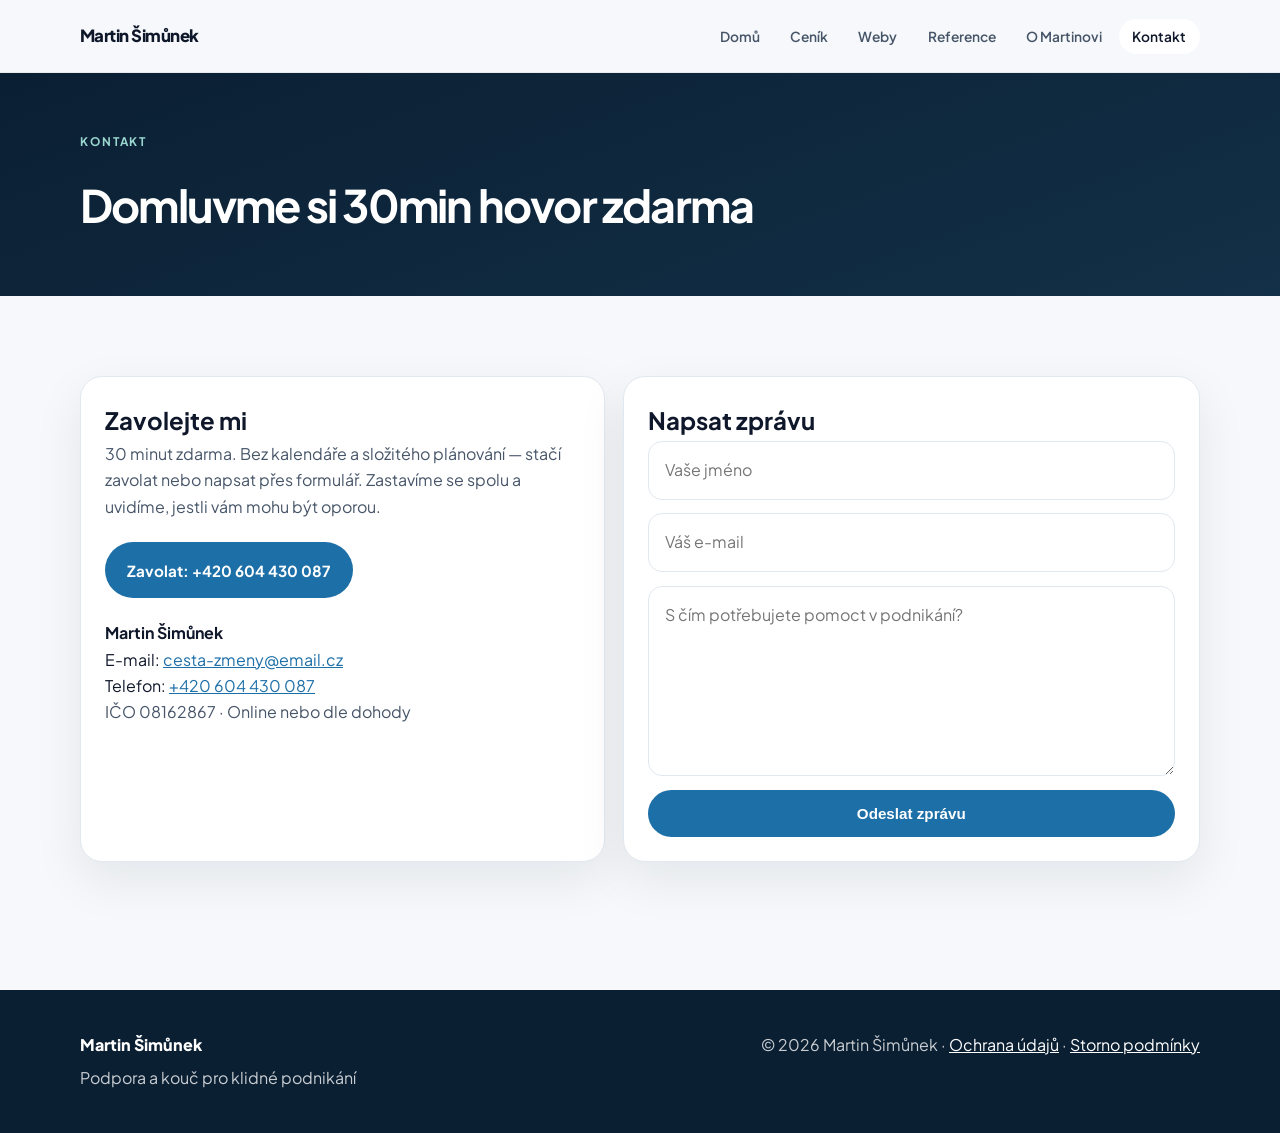
==== kontakt.html @ 15eb56f3 "SEO a obsah: cílovka, sitemap a tvorba webů Sjednotit kanonickou adresu klidne-podnikani.cz, přidat " ====
<!DOCTYPE html>
<html lang="cs">
<head>
    <meta charset="UTF-8">
    <meta name="viewport" content="width=device-width, initial-scale=1.0">
    <title>Kontakt | Martin Šimůnek</title>
    <meta name="description" content="Domluvme si 30min hovor zdarma. Zavolejte Martinovi Šimůnkovi nebo napište přes formulář. Bez Calendly — stačí se ozvat.">
    <meta name="robots" content="index,follow">
    <link rel="canonical" href="https://klidne-podnikani.cz/kontakt.html">
    <meta property="og:type" content="website">
    <meta property="og:locale" content="cs_CZ">
    <meta property="og:site_name" content="Klidné podnikání">
    <meta property="og:url" content="https://klidne-podnikani.cz/kontakt.html">
    <meta property="og:title" content="Kontakt | Martin Šimůnek">
    <meta property="og:description" content="Domluvme si 30min hovor zdarma. Zavolejte nebo napište přes formulář.">
    <meta property="og:image" content="https://klidne-podnikani.cz/images/martin_grey_shirt.jpg">
    <meta property="og:image:alt" content="Martin Šimůnek">
    <meta name="twitter:card" content="summary_large_image">
    <link rel="stylesheet" href="css/style.css">
</head>
<body>
    <header class="site-header">
        <nav class="nav wrap">
            <a href="index.html" class="logo">Martin Šimůnek</a>
            <input type="checkbox" id="menu-checkbox" class="menu-checkbox">
            <label for="menu-checkbox" class="menu-icon" aria-label="Menu">☰</label>
            <ul>
                <li><a href="index.html">Domů</a></li>
                <li><a href="index.html#cenik">Ceník</a></li>
                <li><a href="weby.html">Weby</a></li>
                <li><a href="reference.html">Reference</a></li>
                <li><a href="o-mne.html">O Martinovi</a></li>
                <li><a href="kontakt.html">Kontakt</a></li>
            </ul>
        </nav>
    </header>
    <section class="page-hero">
        <div class="wrap">
            <p class="eyebrow">Kontakt</p>
            <h1>Domluvme si 30min hovor zdarma</h1>
        </div>
    </section>
    <main class="section">
        <div class="wrap contact-grid">
            <div class="card">
                <h2>Zavolejte mi</h2>
                <p class="muted">30 minut zdarma. Bez kalendáře a složitého plánování — stačí zavolat nebo napsat přes formulář. Zastavíme se spolu a uvidíme, jestli vám mohu být oporou.</p>
                <p style="margin: 1.4rem 0;"><a class="btn btn-solid" href="tel:+420604430087">Zavolat: +420 604 430 087</a></p>
                <p><strong>Martin Šimůnek</strong></p>
                <p>E-mail: <a href="mailto:cesta-zmeny@email.cz">cesta-zmeny@email.cz</a></p>
                <p>Telefon: <a href="tel:+420604430087">+420 604 430 087</a></p>
                <p class="muted">IČO 08162867 · Online nebo dle dohody</p>
            </div>
            <div class="card">
                <h2>Napsat zprávu</h2>
                <form class="form" action="https://formspree.io/f/mwvvkrgd" method="POST">
                    <input type="text" name="name" placeholder="Vaše jméno" required>
                    <input type="email" name="email" placeholder="Váš e-mail" required>
                    <textarea name="message" placeholder="S čím potřebujete pomoct v podnikání?" rows="6" required></textarea>
                    <button type="submit" class="btn btn-solid">Odeslat zprávu</button>
                </form>
            </div>
        </div>
    </main>
    <footer class="site-footer">
        <div class="wrap footer-inner">
            <div>
                <a class="footer-brand" href="index.html">Martin Šimůnek</a>
                <p>Podpora a kouč pro klidné podnikání</p>
            </div>
            <p>© 2026 Martin Šimůnek · <a href="ochrana-udaju.html">Ochrana údajů</a> · <a href="storno.html">Storno podmínky</a></p>
        </div>
    </footer>
    <script src="js/site.js"></script>
</body>
</html>
---- css/style.css ----
@import url('https://fonts.googleapis.com/css2?family=Plus+Jakarta+Sans:wght@400;500;600;700;800&display=swap');

:root {
    --ink: #0f172a;
    --muted: #475569;
    --line: #e2e8f0;
    --paper: #f6f8fb;
    --white: #ffffff;
    --navy: #0b1f33;
    --navy-2: #123047;
    --blue: #1d6fa8;
    --blue-deep: #155a8a;
    --teal: #0f766e;
    --teal-soft: #e6f4f2;
    --blue-soft: #e8f3fa;
    --shadow: 0 18px 50px rgba(15, 23, 42, 0.08);
    --radius: 22px;
}

* {
    margin: 0;
    padding: 0;
    box-sizing: border-box;
}

html {
    scroll-behavior: smooth;
}

body {
    font-family: 'Plus Jakarta Sans', system-ui, sans-serif;
    color: var(--ink);
    background: var(--paper);
    line-height: 1.65;
    min-height: 100vh;
}

img {
    max-width: 100%;
}

a {
    color: var(--blue);
}

.wrap {
    width: min(1120px, calc(100% - 2.5rem));
    margin: 0 auto;
}

.site-header {
    position: sticky;
    top: 0;
    z-index: 50;
    background: rgba(246, 248, 251, 0.86);
    backdrop-filter: blur(16px);
    border-bottom: 1px solid rgba(15, 23, 42, 0.06);
}

.nav {
    display: flex;
    align-items: center;
    justify-content: space-between;
    gap: 1rem;
    min-height: 72px;
}

.logo {
    font-weight: 800;
    letter-spacing: -0.03em;
    color: var(--ink);
    text-decoration: none;
    font-size: 1.05rem;
}

.menu-checkbox {
    display: none;
}

.menu-icon {
    display: none;
    font-size: 1.4rem;
    cursor: pointer;
    color: var(--ink);
}

.nav ul {
    display: flex;
    list-style: none;
    gap: 0.2rem;
}

.nav ul a {
    text-decoration: none;
    color: var(--muted);
    font-size: 0.86rem;
    font-weight: 600;
    padding: 0.55rem 0.85rem;
    border-radius: 999px;
}

.nav ul a:hover,
.nav ul a.is-active {
    color: var(--ink);
    background: var(--white);
}

.hero {
    background:
        radial-gradient(900px 420px at 85% -10%, rgba(29, 111, 168, 0.35), transparent 55%),
        radial-gradient(700px 380px at 0% 110%, rgba(15, 118, 110, 0.28), transparent 50%),
        linear-gradient(160deg, var(--navy) 0%, var(--navy-2) 100%);
    color: var(--white);
    padding: 5.5rem 0 4.5rem;
    position: relative;
    overflow: hidden;
}

.hero::after {
    content: '';
    position: absolute;
    inset: 0;
    background-image: linear-gradient(rgba(255, 255, 255, 0.04) 1px, transparent 1px),
        linear-gradient(90deg, rgba(255, 255, 255, 0.04) 1px, transparent 1px);
    background-size: 48px 48px;
    mask-image: linear-gradient(180deg, rgba(0, 0, 0, 0.55), transparent);
    pointer-events: none;
}

.hero .wrap {
    position: relative;
    z-index: 1;
}

.hero-inner {
    display: grid;
    grid-template-columns: minmax(0, 1fr) auto;
    gap: 3rem;
    align-items: center;
}

.hero-portrait-wrap {
    text-align: center;
}

.hero-portrait-crop {
    width: 312px;
    height: 390px;
    margin: 0 auto;
    border-radius: 22px;
    overflow: hidden;
    border: 4px solid rgba(255, 255, 255, 0.88);
    box-shadow: 0 22px 50px rgba(0, 0, 0, 0.28);
}

.hero-portrait {
    width: 100%;
    height: 100%;
    object-fit: cover;
    object-position: 50% 12%;
    display: block;
}

.hero-portrait-wrap span {
    display: block;
    margin-top: 0.85rem;
    font-size: 0.88rem;
    font-weight: 600;
    color: rgba(255, 255, 255, 0.78);
}

.eyebrow {
    display: inline-block;
    font-size: 0.74rem;
    font-weight: 700;
    letter-spacing: 0.16em;
    text-transform: uppercase;
    color: #9ad7d0;
    margin-bottom: 1rem;
}

.hero h1 {
    font-size: clamp(2rem, 4.6vw, 3.4rem);
    line-height: 1.12;
    letter-spacing: -0.04em;
    max-width: 16ch;
    margin-bottom: 1.2rem;
}

.hero .lead {
    font-size: 1.12rem;
    color: rgba(255, 255, 255, 0.86);
    max-width: 40rem;
    margin-bottom: 0.9rem;
}

.hero .lead + .lead {
    margin-bottom: 0;
}

.actions {
    display: flex;
    flex-wrap: wrap;
    gap: 0.8rem;
}

.btn {
    display: inline-flex;
    align-items: center;
    justify-content: center;
    gap: 0.4rem;
    padding: 0.95rem 1.4rem;
    border-radius: 999px;
    text-decoration: none;
    font-weight: 700;
    font-size: 0.95rem;
    border: 0;
    cursor: pointer;
    transition: transform 0.2s ease, background 0.2s ease, box-shadow 0.2s ease;
}

.btn:hover {
    transform: translateY(-1px);
}

.btn-primary {
    background: var(--white);
    color: var(--navy);
    box-shadow: 0 10px 24px rgba(0, 0, 0, 0.15);
}

.btn-ghost {
    background: transparent;
    color: var(--white);
    border: 1px solid rgba(255, 255, 255, 0.28);
}

.btn-solid {
    background: var(--blue);
    color: var(--white);
}

.btn-solid:hover {
    background: var(--blue-deep);
}

.btn-full {
    width: 100%;
}

.section {
    padding: 5rem 0;
}

.section-head {
    max-width: 40rem;
    margin: 0 auto 2.5rem;
    text-align: center;
}

.section-head h2 {
    font-size: clamp(1.7rem, 3vw, 2.35rem);
    letter-spacing: -0.03em;
    line-height: 1.2;
    margin-bottom: 0.7rem;
}

.section-head p,
.muted {
    color: var(--muted);
}

.page-hero {
    background: linear-gradient(160deg, var(--navy) 0%, var(--navy-2) 100%);
    color: var(--white);
    padding: 3.4rem 0;
}

.page-hero h1 {
    font-size: clamp(1.8rem, 4vw, 2.8rem);
    letter-spacing: -0.04em;
}

.page-hero-lead {
    margin-top: 0.9rem;
    max-width: 38rem;
    color: rgba(255, 255, 255, 0.82);
}

.grid-2,
.grid-3,
.grid-4 {
    display: grid;
    gap: 1.1rem;
}

.grid-2 {
    grid-template-columns: repeat(2, 1fr);
}

.grid-3 {
    grid-template-columns: repeat(3, 1fr);
}

.grid-4 {
    grid-template-columns: repeat(4, 1fr);
}

.card {
    background: var(--white);
    border: 1px solid var(--line);
    border-radius: var(--radius);
    padding: 1.5rem;
    box-shadow: var(--shadow);
}

.card h3,
.card h4 {
    letter-spacing: -0.02em;
    margin-bottom: 0.45rem;
}

.stat-row {
    display: grid;
    grid-template-columns: repeat(3, 1fr);
    gap: 1rem;
    margin-top: -2.4rem;
    position: relative;
    z-index: 2;
}

.stat {
    background: var(--white);
    border-radius: 20px;
    padding: 1.3rem 1.4rem;
    border: 1px solid var(--line);
    box-shadow: var(--shadow);
}

.stat strong {
    display: block;
    font-size: 1.15rem;
    letter-spacing: -0.03em;
}

.stat span {
    color: var(--muted);
    font-size: 0.9rem;
}

.situation {
    min-height: 100%;
}

.situation .num {
    width: 2rem;
    height: 2rem;
    border-radius: 10px;
    display: grid;
    place-items: center;
    background: var(--blue-soft);
    color: var(--blue);
    font-weight: 800;
    font-size: 0.85rem;
    margin-bottom: 0.9rem;
}

.pillar {
    height: 100%;
}

.pillar .kicker {
    color: var(--teal);
    font-size: 0.75rem;
    font-weight: 800;
    letter-spacing: 0.08em;
    text-transform: uppercase;
    margin-bottom: 0.7rem;
}

.bio-list {
    margin: 0.9rem 0 0 1.05rem;
    color: var(--muted);
}

.bio-list li {
    margin-bottom: 1.05rem;
}

.bio-list strong {
    display: block;
    color: var(--ink);
    margin-bottom: 0.2rem;
}

.pillar ul,
.price-card ul {
    margin: 0.9rem 0 0 1.05rem;
    color: var(--muted);
}

.pillar li,
.price-card li {
    margin-bottom: 0.35rem;
}

.pricing-note {
    background: var(--blue-soft);
    border: 0;
}

.price-card {
    display: flex;
    flex-direction: column;
}

.price {
    font-size: 2.3rem;
    font-weight: 800;
    letter-spacing: -0.04em;
    margin: 0.6rem 0 0.8rem;
}

.price span {
    font-size: 0.95rem;
    font-weight: 500;
    color: var(--muted);
}

.price-card.featured {
    border-color: var(--blue);
    background: linear-gradient(180deg, #f4f9fd 0%, #fff 42%);
}

.badge {
    display: inline-flex;
    align-self: flex-start;
    border-radius: 999px;
    padding: 0.25rem 0.7rem;
    font-size: 0.72rem;
    font-weight: 800;
    letter-spacing: 0.08em;
    text-transform: uppercase;
    background: var(--blue);
    color: #fff;
    margin-bottom: 0.7rem;
}

.quote-card {
    padding: 1.8rem;
}

.quote-card blockquote {
    font-size: 1.02rem;
    color: #334155;
    margin-bottom: 1.1rem;
}

.quote-card cite {
    font-style: normal;
    font-weight: 700;
    display: block;
}

.quote-card .role {
    color: var(--muted);
    font-size: 0.86rem;
}

.slideshow {
    position: relative;
}

.slideshow.js-enabled .slide {
    display: none;
}

.slideshow.js-enabled .slide.active {
    display: block;
    animation: fade 0.4s ease;
}

@keyframes fade {
    from { opacity: 0; transform: translateY(8px); }
    to { opacity: 1; transform: none; }
}

.slideshow-controls {
    display: flex;
    align-items: center;
    justify-content: center;
    gap: 0.8rem;
    margin-top: 1.2rem;
}

.slide-arrow,
.slide-dot {
    border: 0;
    cursor: pointer;
}

.slide-arrow {
    width: 40px;
    height: 40px;
    border-radius: 50%;
    background: var(--paper);
    color: var(--ink);
    font-size: 1.3rem;
}

.slide-dots {
    display: flex;
    gap: 0.45rem;
}

.slide-dot {
    width: 8px;
    height: 8px;
    border-radius: 50%;
    background: #cbd5e1;
}

.slide-dot.active {
    background: var(--blue);
    transform: scale(1.2);
}

.mid-cta {
    margin: 2.8rem auto 0;
    max-width: 34rem;
    text-align: center;
    padding: 0.4rem 0.5rem 0;
}

.mid-cta h2 {
    letter-spacing: -0.03em;
    margin-bottom: 0.5rem;
    font-size: clamp(1.45rem, 2.4vw, 1.85rem);
}

.mid-cta p {
    color: var(--muted);
    margin: 0 auto 1.35rem;
    max-width: 28rem;
}

.mid-cta .btn {
    white-space: nowrap;
}

.portfolio-card {
    display: flex;
    flex-direction: column;
    min-height: 100%;
}

.portfolio-card .kicker {
    color: var(--teal);
    font-size: 0.75rem;
    font-weight: 800;
    letter-spacing: 0.08em;
    text-transform: uppercase;
    margin-bottom: 0.7rem;
}

.portfolio-card .muted {
    margin-bottom: 1.2rem;
}

.portfolio-card .btn {
    margin-top: auto;
    align-self: flex-start;
}

.cta-band {
    background: var(--navy);
    color: var(--white);
    border-radius: 28px;
    padding: 2.4rem;
    display: flex;
    justify-content: space-between;
    align-items: center;
    gap: 1.5rem;
}

.cta-band h2 {
    letter-spacing: -0.03em;
    margin-bottom: 0.4rem;
}

.cta-band p {
    color: rgba(255, 255, 255, 0.75);
}

.form {
    display: grid;
    gap: 0.85rem;
}

.form input,
.form textarea {
    width: 100%;
    border: 1px solid var(--line);
    border-radius: 14px;
    padding: 0.95rem 1rem;
    font: inherit;
    background: #fff;
}

.form input:focus,
.form textarea:focus {
    outline: 2px solid rgba(29, 111, 168, 0.25);
    border-color: var(--blue);
}

.contact-grid {
    display: grid;
    grid-template-columns: 1fr 1.1fr;
    gap: 1.1rem;
}

.site-footer {
    margin-top: 3rem;
    background: var(--navy);
    color: rgba(255, 255, 255, 0.78);
    padding: 2.6rem 0;
}

.site-footer a {
    color: #fff;
}

.footer-inner {
    display: flex;
    justify-content: space-between;
    gap: 1.5rem;
    flex-wrap: wrap;
}

.footer-brand {
    color: #fff;
    font-weight: 800;
    text-decoration: none;
    display: inline-block;
    margin-bottom: 0.4rem;
}

.legal {
    max-width: 46rem;
}

.legal h2 {
    margin: 2rem 0 0.6rem;
}

.legal p,
.legal li {
    color: var(--muted);
    margin-bottom: 0.7rem;
}

.about-layout {
    display: grid;
    grid-template-columns: minmax(0, 1.05fr) minmax(260px, 0.9fr);
    gap: 2.4rem;
    align-items: start;
}

.about-copy h2 {
    margin: 1.8rem 0 0.7rem;
}

.about-copy p,
.about-copy li {
    color: var(--muted);
    margin-bottom: 0.85rem;
}

.about-photos {
    position: sticky;
    top: 5.5rem;
}

.about-photos img {
    width: 70%;
    height: auto;
    margin-left: auto;
    aspect-ratio: 3 / 4;
    object-fit: cover;
    object-position: 72% 18%;
    border-radius: 22px;
    box-shadow: var(--shadow);
    display: block;
}

@media (max-width: 900px) {
    .grid-2,
    .grid-3,
    .grid-4,
    .stat-row,
    .contact-grid,
    .about-layout,
    .portfolio-grid {
        grid-template-columns: 1fr;
    }

    .hero-inner {
        grid-template-columns: 1fr;
        gap: 1.6rem;
        text-align: center;
    }

    .hero-portrait-wrap {
        order: -1;
    }

    .hero-portrait-crop {
        width: 218px;
        height: 273px;
    }

    .hero h1,
    .hero .lead {
        max-width: none;
        margin-left: auto;
        margin-right: auto;
    }

    .actions {
        justify-content: center;
    }

    .about-photos {
        position: static;
        max-width: 15.4rem;
        margin: 0 auto;
    }

    .about-photos img {
        width: 100%;
        margin-left: auto;
        margin-right: auto;
    }

    .cta-band {
        flex-direction: column;
        align-items: flex-start;
    }

    .menu-icon {
        display: block;
    }

    .nav ul {
        display: none;
        width: 100%;
        flex-direction: column;
        padding: 0 0 1rem;
    }

    .menu-checkbox:checked ~ ul {
        display: flex;
    }

    .nav {
        flex-wrap: wrap;
    }
}
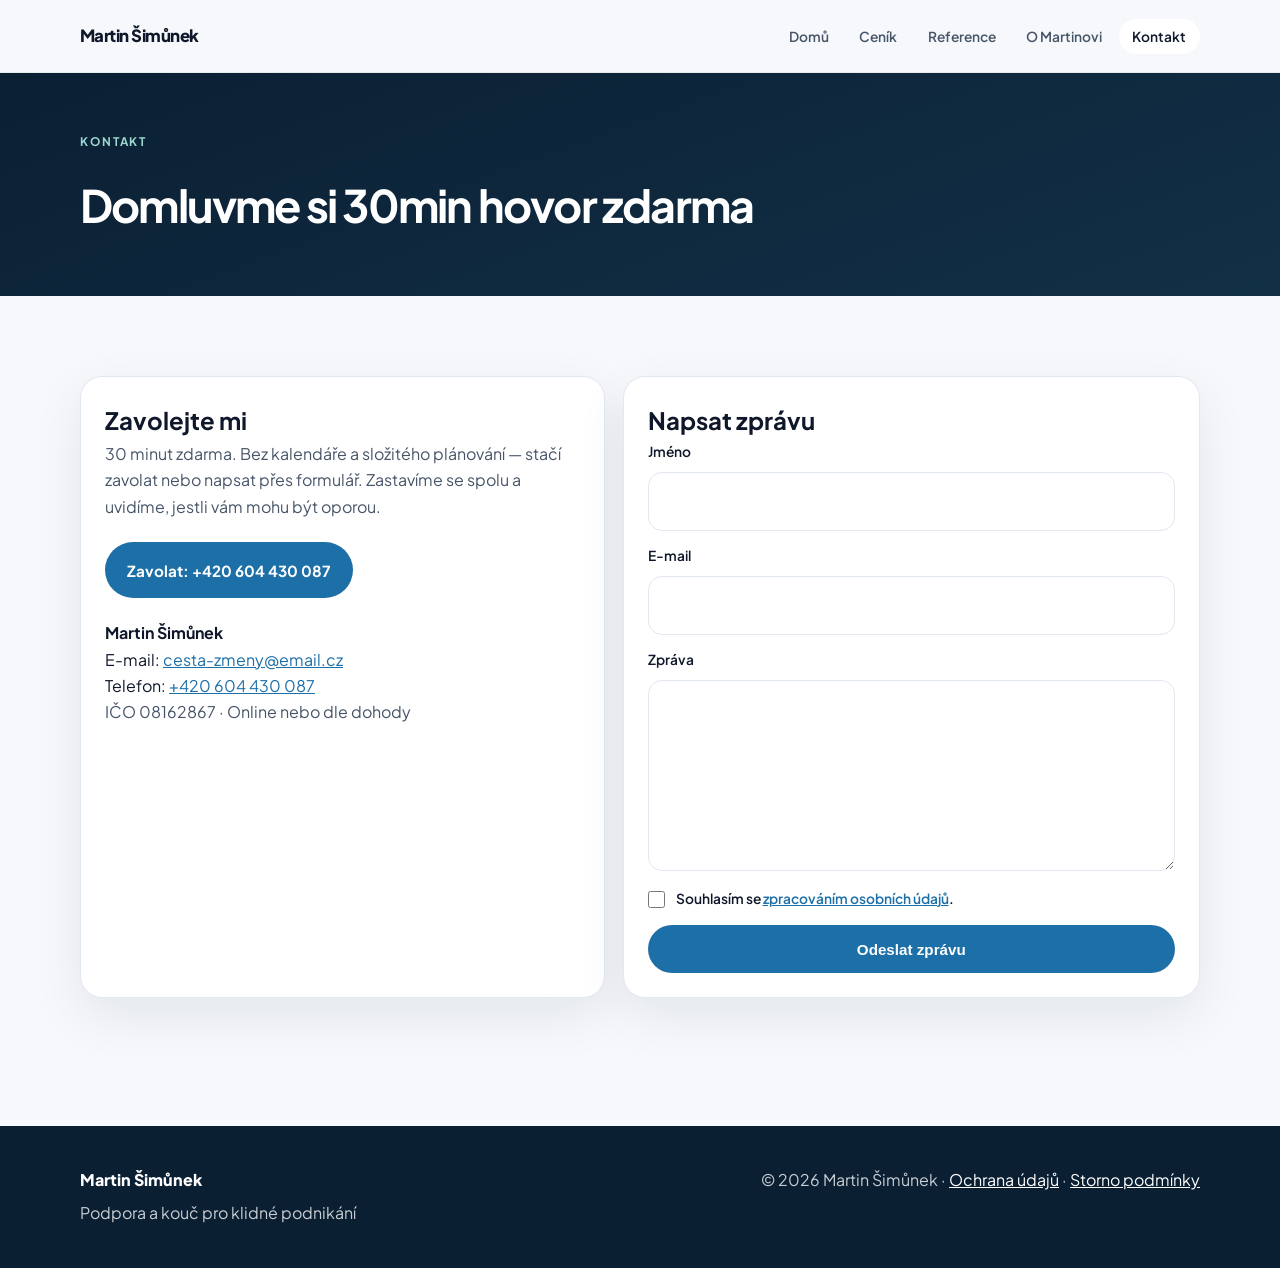
==== commit a222173c: "fix: pryč Reservio, klidné dočištění formuláře a výkonu Font bez CSS importu, labely a AJAX u formul" ====
--- a/kontakt.html
+++ b/kontakt.html
@@ -4,18 +4,18 @@
     <meta charset="UTF-8">
     <meta name="viewport" content="width=device-width, initial-scale=1.0">
     <title>Kontakt | Martin Šimůnek</title>
-    <meta name="description" content="Domluvme si 30min hovor zdarma. Zavolejte Martinovi Šimůnkovi nebo napište přes formulář. Bez Calendly — stačí se ozvat.">
-    <meta name="robots" content="index,follow">
+    <meta name="description" content="Domluvme si 30min hovor zdarma. Zavolejte Martinovi Šimůnkovi nebo napište přes formulář.">
     <link rel="canonical" href="https://klidne-podnikani.cz/kontakt.html">
     <meta property="og:type" content="website">
     <meta property="og:locale" content="cs_CZ">
-    <meta property="og:site_name" content="Klidné podnikání">
+    <meta property="og:site_name" content="Martin Šimůnek">
     <meta property="og:url" content="https://klidne-podnikani.cz/kontakt.html">
     <meta property="og:title" content="Kontakt | Martin Šimůnek">
-    <meta property="og:description" content="Domluvme si 30min hovor zdarma. Zavolejte nebo napište přes formulář.">
-    <meta property="og:image" content="https://klidne-podnikani.cz/images/martin_grey_shirt.jpg">
-    <meta property="og:image:alt" content="Martin Šimůnek">
-    <meta name="twitter:card" content="summary_large_image">
+    <meta property="og:description" content="Domluvme si 30min hovor zdarma. Zavolejte Martinovi Šimůnkovi nebo napište přes formulář.">
+    <meta property="og:image" content="https://klidne-podnikani.cz/images/martin_headshot.jpg">
+    <link rel="preconnect" href="https://fonts.googleapis.com">
+    <link rel="preconnect" href="https://fonts.gstatic.com" crossorigin>
+    <link rel="stylesheet" href="https://fonts.googleapis.com/css2?family=Plus+Jakarta+Sans:wght@400;500;600;700;800&display=swap">
     <link rel="stylesheet" href="css/style.css">
 </head>
 <body>
@@ -23,11 +23,10 @@
         <nav class="nav wrap">
             <a href="index.html" class="logo">Martin Šimůnek</a>
             <input type="checkbox" id="menu-checkbox" class="menu-checkbox">
-            <label for="menu-checkbox" class="menu-icon" aria-label="Menu">☰</label>
+            <label for="menu-checkbox" class="menu-icon" aria-label="Menu" aria-expanded="false">☰</label>
             <ul>
                 <li><a href="index.html">Domů</a></li>
                 <li><a href="index.html#cenik">Ceník</a></li>
-                <li><a href="weby.html">Weby</a></li>
                 <li><a href="reference.html">Reference</a></li>
                 <li><a href="o-mne.html">O Martinovi</a></li>
                 <li><a href="kontakt.html">Kontakt</a></li>
@@ -53,11 +52,19 @@
             </div>
             <div class="card">
                 <h2>Napsat zprávu</h2>
-                <form class="form" action="https://formspree.io/f/mwvvkrgd" method="POST">
-                    <input type="text" name="name" placeholder="Vaše jméno" required>
-                    <input type="email" name="email" placeholder="Váš e-mail" required>
-                    <textarea name="message" placeholder="S čím potřebujete pomoct v podnikání?" rows="6" required></textarea>
+                <form class="form" id="contact-form" action="https://formspree.io/f/mwvvkrgd" method="POST">
+                    <label for="name">Jméno</label>
+                    <input id="name" type="text" name="name" autocomplete="name" required>
+                    <label for="email">E-mail</label>
+                    <input id="email" type="email" name="email" autocomplete="email" required>
+                    <label for="message">Zpráva</label>
+                    <textarea id="message" name="message" rows="6" required></textarea>
+                    <label class="form-consent">
+                        <input type="checkbox" name="consent" value="ano" required>
+                        <span>Souhlasím se <a href="ochrana-udaju.html">zpracováním osobních údajů</a>.</span>
+                    </label>
                     <button type="submit" class="btn btn-solid">Odeslat zprávu</button>
+                    <p class="form-status" hidden></p>
                 </form>
             </div>
         </div>
--- a/css/style.css
+++ b/css/style.css
@@ -1,5 +1,3 @@
-@import url('https://fonts.googleapis.com/css2?family=Plus+Jakarta+Sans:wght@400;500;600;700;800&display=swap');
-
 :root {
     --ink: #0f172a;
     --muted: #475569;
@@ -281,12 +279,6 @@
     letter-spacing: -0.04em;
 }
 
-.page-hero-lead {
-    margin-top: 0.9rem;
-    max-width: 38rem;
-    color: rgba(255, 255, 255, 0.82);
-}
-
 .grid-2,
 .grid-3,
 .grid-4 {
@@ -471,18 +463,33 @@
     position: relative;
 }
 
+.slideshow.js-enabled {
+    display: grid;
+}
+
 .slideshow.js-enabled .slide {
-    display: none;
+    grid-column: 1;
+    grid-row: 1;
+    visibility: hidden;
+    opacity: 0;
+    pointer-events: none;
 }
 
 .slideshow.js-enabled .slide.active {
-    display: block;
+    visibility: visible;
+    opacity: 1;
+    pointer-events: auto;
     animation: fade 0.4s ease;
 }
 
+.slideshow.js-enabled .slideshow-controls {
+    grid-column: 1;
+    grid-row: 2;
+}
+
 @keyframes fade {
-    from { opacity: 0; transform: translateY(8px); }
-    to { opacity: 1; transform: none; }
+    from { opacity: 0; }
+    to { opacity: 1; }
 }
 
 .slideshow-controls {
@@ -548,30 +555,6 @@
     white-space: nowrap;
 }
 
-.portfolio-card {
-    display: flex;
-    flex-direction: column;
-    min-height: 100%;
-}
-
-.portfolio-card .kicker {
-    color: var(--teal);
-    font-size: 0.75rem;
-    font-weight: 800;
-    letter-spacing: 0.08em;
-    text-transform: uppercase;
-    margin-bottom: 0.7rem;
-}
-
-.portfolio-card .muted {
-    margin-bottom: 1.2rem;
-}
-
-.portfolio-card .btn {
-    margin-top: auto;
-    align-self: flex-start;
-}
-
 .cta-band {
     background: var(--navy);
     color: var(--white);
@@ -594,10 +577,17 @@
 
 .form {
     display: grid;
-    gap: 0.85rem;
-}
-
-.form input,
+    gap: 0.55rem;
+}
+
+.form label {
+    font-size: 0.86rem;
+    font-weight: 600;
+    color: var(--ink);
+}
+
+.form input[type="text"],
+.form input[type="email"],
 .form textarea {
     width: 100%;
     border: 1px solid var(--line);
@@ -605,12 +595,43 @@
     padding: 0.95rem 1rem;
     font: inherit;
     background: #fff;
+    margin-bottom: 0.3rem;
 }
 
 .form input:focus,
 .form textarea:focus {
     outline: 2px solid rgba(29, 111, 168, 0.25);
     border-color: var(--blue);
+}
+
+.form-consent {
+    display: flex;
+    gap: 0.65rem;
+    align-items: flex-start;
+    font-weight: 500;
+    color: var(--muted);
+    margin: 0.2rem 0 0.4rem;
+}
+
+.form-consent input {
+    width: 1.1rem;
+    height: 1.1rem;
+    margin-top: 0.2rem;
+    flex-shrink: 0;
+    accent-color: var(--blue);
+}
+
+.form-status {
+    font-size: 0.9rem;
+    margin: 0;
+}
+
+.form-status.is-ok {
+    color: var(--teal);
+}
+
+.form-status.is-err {
+    color: #b42318;
 }
 
 .contact-grid {
@@ -699,8 +720,7 @@
     .grid-4,
     .stat-row,
     .contact-grid,
-    .about-layout,
-    .portfolio-grid {
+    .about-layout {
         grid-template-columns: 1fr;
     }
 
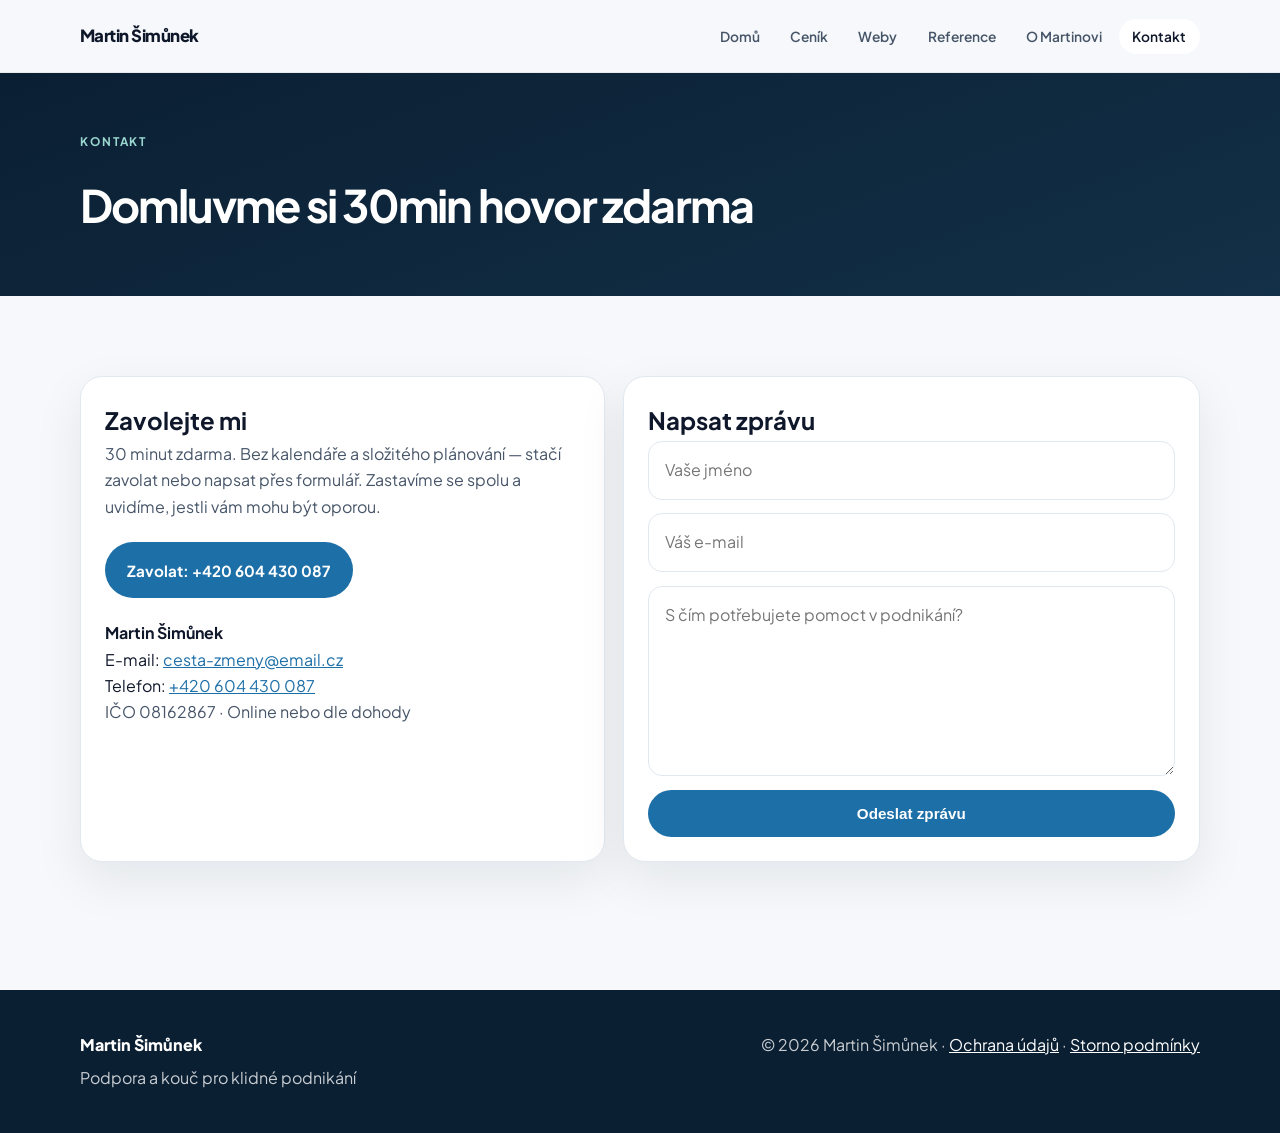
==== commit 52b9bbd7: "Merge 7e52668ab8e9232912113d09ddeb51386c6a7580 into 069071e5c60857fbf818751b2b93c5875a1c191d" ====
--- a/kontakt.html
+++ b/kontakt.html
@@ -4,18 +4,18 @@
     <meta charset="UTF-8">
     <meta name="viewport" content="width=device-width, initial-scale=1.0">
     <title>Kontakt | Martin Šimůnek</title>
-    <meta name="description" content="Domluvme si 30min hovor zdarma. Zavolejte Martinovi Šimůnkovi nebo napište přes formulář.">
+    <meta name="description" content="Domluvme si 30min hovor zdarma. Zavolejte Martinovi Šimůnkovi nebo napište přes formulář. Bez Calendly — stačí se ozvat.">
+    <meta name="robots" content="index,follow">
     <link rel="canonical" href="https://klidne-podnikani.cz/kontakt.html">
     <meta property="og:type" content="website">
     <meta property="og:locale" content="cs_CZ">
     <meta property="og:site_name" content="Martin Šimůnek">
     <meta property="og:url" content="https://klidne-podnikani.cz/kontakt.html">
     <meta property="og:title" content="Kontakt | Martin Šimůnek">
-    <meta property="og:description" content="Domluvme si 30min hovor zdarma. Zavolejte Martinovi Šimůnkovi nebo napište přes formulář.">
+    <meta property="og:description" content="Domluvme si 30min hovor zdarma. Zavolejte nebo napište přes formulář.">
     <meta property="og:image" content="https://klidne-podnikani.cz/images/martin_headshot.jpg">
-    <link rel="preconnect" href="https://fonts.googleapis.com">
-    <link rel="preconnect" href="https://fonts.gstatic.com" crossorigin>
-    <link rel="stylesheet" href="https://fonts.googleapis.com/css2?family=Plus+Jakarta+Sans:wght@400;500;600;700;800&display=swap">
+    <meta property="og:image:alt" content="Martin Šimůnek">
+    <meta name="twitter:card" content="summary_large_image">
     <link rel="stylesheet" href="css/style.css">
 </head>
 <body>
@@ -23,10 +23,11 @@
         <nav class="nav wrap">
             <a href="index.html" class="logo">Martin Šimůnek</a>
             <input type="checkbox" id="menu-checkbox" class="menu-checkbox">
-            <label for="menu-checkbox" class="menu-icon" aria-label="Menu" aria-expanded="false">☰</label>
+            <label for="menu-checkbox" class="menu-icon" aria-label="Menu">☰</label>
             <ul>
                 <li><a href="index.html">Domů</a></li>
                 <li><a href="index.html#cenik">Ceník</a></li>
+                <li><a href="weby.html">Weby</a></li>
                 <li><a href="reference.html">Reference</a></li>
                 <li><a href="o-mne.html">O Martinovi</a></li>
                 <li><a href="kontakt.html">Kontakt</a></li>
@@ -52,19 +53,11 @@
             </div>
             <div class="card">
                 <h2>Napsat zprávu</h2>
-                <form class="form" id="contact-form" action="https://formspree.io/f/mwvvkrgd" method="POST">
-                    <label for="name">Jméno</label>
-                    <input id="name" type="text" name="name" autocomplete="name" required>
-                    <label for="email">E-mail</label>
-                    <input id="email" type="email" name="email" autocomplete="email" required>
-                    <label for="message">Zpráva</label>
-                    <textarea id="message" name="message" rows="6" required></textarea>
-                    <label class="form-consent">
-                        <input type="checkbox" name="consent" value="ano" required>
-                        <span>Souhlasím se <a href="ochrana-udaju.html">zpracováním osobních údajů</a>.</span>
-                    </label>
+                <form class="form" action="https://formspree.io/f/mwvvkrgd" method="POST">
+                    <input type="text" name="name" placeholder="Vaše jméno" required>
+                    <input type="email" name="email" placeholder="Váš e-mail" required>
+                    <textarea name="message" placeholder="S čím potřebujete pomoct v podnikání?" rows="6" required></textarea>
                     <button type="submit" class="btn btn-solid">Odeslat zprávu</button>
-                    <p class="form-status" hidden></p>
                 </form>
             </div>
         </div>
--- a/css/style.css
+++ b/css/style.css
@@ -1,3 +1,5 @@
+@import url('https://fonts.googleapis.com/css2?family=Plus+Jakarta+Sans:wght@400;500;600;700;800&display=swap');
+
 :root {
     --ink: #0f172a;
     --muted: #475569;
@@ -279,6 +281,12 @@
     letter-spacing: -0.04em;
 }
 
+.page-hero-lead {
+    margin-top: 0.9rem;
+    max-width: 38rem;
+    color: rgba(255, 255, 255, 0.82);
+}
+
 .grid-2,
 .grid-3,
 .grid-4 {
@@ -463,33 +471,18 @@
     position: relative;
 }
 
-.slideshow.js-enabled {
-    display: grid;
-}
-
 .slideshow.js-enabled .slide {
-    grid-column: 1;
-    grid-row: 1;
-    visibility: hidden;
-    opacity: 0;
-    pointer-events: none;
+    display: none;
 }
 
 .slideshow.js-enabled .slide.active {
-    visibility: visible;
-    opacity: 1;
-    pointer-events: auto;
+    display: block;
     animation: fade 0.4s ease;
 }
 
-.slideshow.js-enabled .slideshow-controls {
-    grid-column: 1;
-    grid-row: 2;
-}
-
 @keyframes fade {
-    from { opacity: 0; }
-    to { opacity: 1; }
+    from { opacity: 0; transform: translateY(8px); }
+    to { opacity: 1; transform: none; }
 }
 
 .slideshow-controls {
@@ -555,6 +548,30 @@
     white-space: nowrap;
 }
 
+.portfolio-card {
+    display: flex;
+    flex-direction: column;
+    min-height: 100%;
+}
+
+.portfolio-card .kicker {
+    color: var(--teal);
+    font-size: 0.75rem;
+    font-weight: 800;
+    letter-spacing: 0.08em;
+    text-transform: uppercase;
+    margin-bottom: 0.7rem;
+}
+
+.portfolio-card .muted {
+    margin-bottom: 1.2rem;
+}
+
+.portfolio-card .btn {
+    margin-top: auto;
+    align-self: flex-start;
+}
+
 .cta-band {
     background: var(--navy);
     color: var(--white);
@@ -577,17 +594,10 @@
 
 .form {
     display: grid;
-    gap: 0.55rem;
-}
-
-.form label {
-    font-size: 0.86rem;
-    font-weight: 600;
-    color: var(--ink);
-}
-
-.form input[type="text"],
-.form input[type="email"],
+    gap: 0.85rem;
+}
+
+.form input,
 .form textarea {
     width: 100%;
     border: 1px solid var(--line);
@@ -595,43 +605,12 @@
     padding: 0.95rem 1rem;
     font: inherit;
     background: #fff;
-    margin-bottom: 0.3rem;
 }
 
 .form input:focus,
 .form textarea:focus {
     outline: 2px solid rgba(29, 111, 168, 0.25);
     border-color: var(--blue);
-}
-
-.form-consent {
-    display: flex;
-    gap: 0.65rem;
-    align-items: flex-start;
-    font-weight: 500;
-    color: var(--muted);
-    margin: 0.2rem 0 0.4rem;
-}
-
-.form-consent input {
-    width: 1.1rem;
-    height: 1.1rem;
-    margin-top: 0.2rem;
-    flex-shrink: 0;
-    accent-color: var(--blue);
-}
-
-.form-status {
-    font-size: 0.9rem;
-    margin: 0;
-}
-
-.form-status.is-ok {
-    color: var(--teal);
-}
-
-.form-status.is-err {
-    color: #b42318;
 }
 
 .contact-grid {
@@ -720,7 +699,8 @@
     .grid-4,
     .stat-row,
     .contact-grid,
-    .about-layout {
+    .about-layout,
+    .portfolio-grid {
         grid-template-columns: 1fr;
     }
 
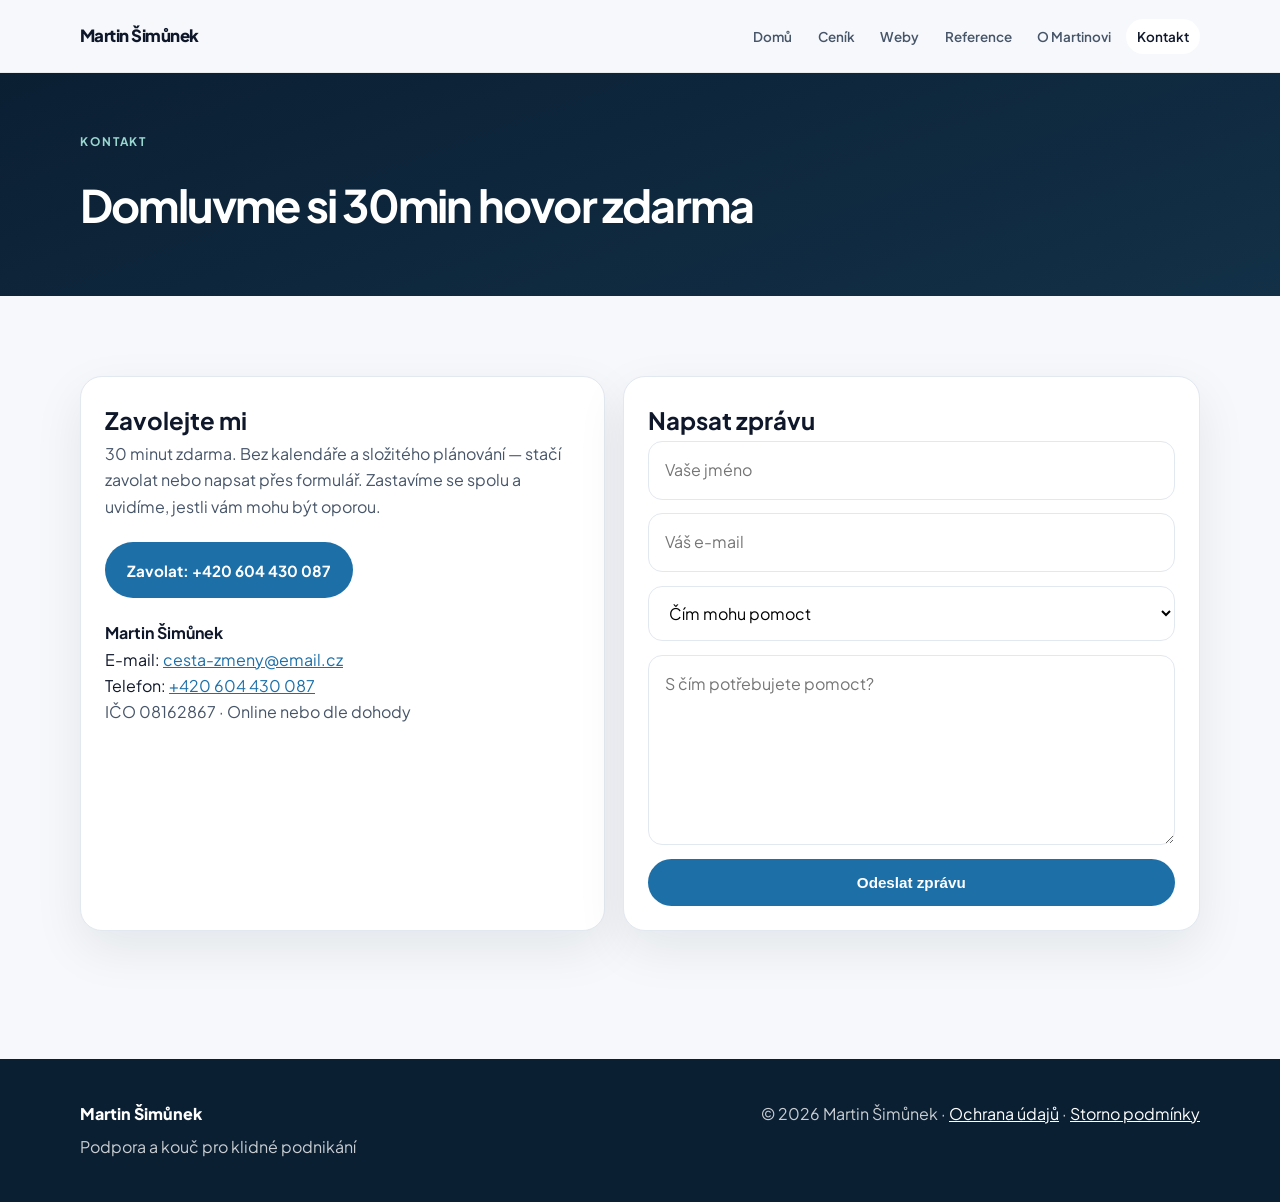
==== commit 0729f003: "Přidat podstránku Klidné weby s portfoliem realizací Nová služba statických webů: hero, srovnání s b" ====
--- a/kontakt.html
+++ b/kontakt.html
@@ -4,18 +4,7 @@
     <meta charset="UTF-8">
     <meta name="viewport" content="width=device-width, initial-scale=1.0">
     <title>Kontakt | Martin Šimůnek</title>
-    <meta name="description" content="Domluvme si 30min hovor zdarma. Zavolejte Martinovi Šimůnkovi nebo napište přes formulář. Bez Calendly — stačí se ozvat.">
-    <meta name="robots" content="index,follow">
-    <link rel="canonical" href="https://klidne-podnikani.cz/kontakt.html">
-    <meta property="og:type" content="website">
-    <meta property="og:locale" content="cs_CZ">
-    <meta property="og:site_name" content="Martin Šimůnek">
-    <meta property="og:url" content="https://klidne-podnikani.cz/kontakt.html">
-    <meta property="og:title" content="Kontakt | Martin Šimůnek">
-    <meta property="og:description" content="Domluvme si 30min hovor zdarma. Zavolejte nebo napište přes formulář.">
-    <meta property="og:image" content="https://klidne-podnikani.cz/images/martin_headshot.jpg">
-    <meta property="og:image:alt" content="Martin Šimůnek">
-    <meta name="twitter:card" content="summary_large_image">
+    <meta name="description" content="Domluvme si 30min hovor zdarma. Zavolejte Martinovi Šimůnkovi nebo napište přes formulář.">
     <link rel="stylesheet" href="css/style.css">
 </head>
 <body>
@@ -56,7 +45,13 @@
                 <form class="form" action="https://formspree.io/f/mwvvkrgd" method="POST">
                     <input type="text" name="name" placeholder="Vaše jméno" required>
                     <input type="email" name="email" placeholder="Váš e-mail" required>
-                    <textarea name="message" placeholder="S čím potřebujete pomoct v podnikání?" rows="6" required></textarea>
+                    <select name="tema" id="tema" aria-label="Téma zprávy">
+                        <option value="">Čím mohu pomoct</option>
+                        <option value="podnikani">Klidné podnikání a systémy</option>
+                        <option value="web">Tvorba webu</option>
+                        <option value="obe">Obojí</option>
+                    </select>
+                    <textarea name="message" placeholder="S čím potřebujete pomoct?" rows="6" required></textarea>
                     <button type="submit" class="btn btn-solid">Odeslat zprávu</button>
                 </form>
             </div>
--- a/css/style.css
+++ b/css/style.css
@@ -93,9 +93,9 @@
 .nav ul a {
     text-decoration: none;
     color: var(--muted);
-    font-size: 0.86rem;
+    font-size: 0.84rem;
     font-weight: 600;
-    padding: 0.55rem 0.85rem;
+    padding: 0.55rem 0.7rem;
     border-radius: 999px;
 }
 
@@ -185,6 +185,10 @@
     letter-spacing: -0.04em;
     max-width: 16ch;
     margin-bottom: 1.2rem;
+}
+
+.hero-service h1 {
+    max-width: 18ch;
 }
 
 .hero .lead {
@@ -281,12 +285,6 @@
     letter-spacing: -0.04em;
 }
 
-.page-hero-lead {
-    margin-top: 0.9rem;
-    max-width: 38rem;
-    color: rgba(255, 255, 255, 0.82);
-}
-
 .grid-2,
 .grid-3,
 .grid-4 {
@@ -369,6 +367,7 @@
     height: 100%;
 }
 
+.kicker,
 .pillar .kicker {
     color: var(--teal);
     font-size: 0.75rem;
@@ -548,30 +547,6 @@
     white-space: nowrap;
 }
 
-.portfolio-card {
-    display: flex;
-    flex-direction: column;
-    min-height: 100%;
-}
-
-.portfolio-card .kicker {
-    color: var(--teal);
-    font-size: 0.75rem;
-    font-weight: 800;
-    letter-spacing: 0.08em;
-    text-transform: uppercase;
-    margin-bottom: 0.7rem;
-}
-
-.portfolio-card .muted {
-    margin-bottom: 1.2rem;
-}
-
-.portfolio-card .btn {
-    margin-top: auto;
-    align-self: flex-start;
-}
-
 .cta-band {
     background: var(--navy);
     color: var(--white);
@@ -581,6 +556,154 @@
     justify-content: space-between;
     align-items: center;
     gap: 1.5rem;
+}
+
+.compare {
+    display: grid;
+    grid-template-columns: 1fr 1fr;
+    gap: 1.1rem;
+    margin-bottom: 1.2rem;
+}
+
+.compare-card ul {
+    margin: 0.9rem 0 0 1.05rem;
+    color: var(--muted);
+}
+
+.compare-card li {
+    margin-bottom: 0.4rem;
+}
+
+.compare-kicker-muted {
+    color: var(--muted);
+    font-size: 0.75rem;
+    font-weight: 800;
+    letter-spacing: 0.08em;
+    text-transform: uppercase;
+    margin-bottom: 0.7rem;
+}
+
+.compare-card-calm {
+    border-color: var(--teal);
+    background: linear-gradient(180deg, var(--teal-soft) 0%, #fff 42%);
+}
+
+.system-note {
+    background: var(--blue-soft);
+    border: 0;
+}
+
+.system-note h3 {
+    margin-bottom: 0.55rem;
+}
+
+.portfolio {
+    display: grid;
+    grid-template-columns: repeat(2, 1fr);
+    gap: 1.1rem;
+}
+
+@media (min-width: 901px) {
+    .portfolio-card:last-child {
+        grid-column: 1 / -1;
+        max-width: calc(50% - 0.55rem);
+        justify-self: center;
+        width: 100%;
+    }
+}
+
+.portfolio-card {
+    display: flex;
+    flex-direction: column;
+    padding: 0.85rem;
+}
+
+.portfolio-shot {
+    display: block;
+    border-radius: 16px;
+    overflow: hidden;
+    margin-bottom: 1.05rem;
+    background: #e8eef4;
+    aspect-ratio: 16 / 10;
+}
+
+.portfolio-shot img {
+    width: 100%;
+    height: 100%;
+    object-fit: cover;
+    object-position: top center;
+    display: block;
+    transition: transform 0.35s ease;
+}
+
+.portfolio-shot:hover img {
+    transform: scale(1.03);
+}
+
+.portfolio-card .kicker {
+    color: var(--teal);
+    font-size: 0.75rem;
+    font-weight: 800;
+    letter-spacing: 0.08em;
+    text-transform: uppercase;
+    margin-bottom: 0.35rem;
+    padding: 0 0.55rem;
+}
+
+.portfolio-card h3 {
+    padding: 0 0.55rem;
+}
+
+.portfolio-card .muted {
+    padding: 0 0.55rem;
+    flex: 1;
+}
+
+.portfolio-link {
+    display: inline-flex;
+    margin: 0.9rem 0.55rem 0.45rem;
+    font-size: 0.88rem;
+    font-weight: 700;
+    text-decoration: none;
+}
+
+.portfolio-link:hover {
+    text-decoration: underline;
+}
+
+.web-offer {
+    background: linear-gradient(180deg, #f4f9fd 0%, #fff 55%);
+    border-color: rgba(29, 111, 168, 0.22);
+    display: grid;
+    grid-template-columns: minmax(0, 1.4fr) auto;
+    gap: 1.4rem;
+    align-items: center;
+    padding: 2rem;
+}
+
+.web-offer h2 {
+    letter-spacing: -0.03em;
+    margin-bottom: 0.5rem;
+}
+
+.web-offer p {
+    color: var(--muted);
+    margin: 0;
+    max-width: 38rem;
+}
+
+.form select {
+    width: 100%;
+    border: 1px solid var(--line);
+    border-radius: 14px;
+    padding: 0.95rem 1rem;
+    font: inherit;
+    background: #fff;
+}
+
+.form select:focus {
+    outline: 2px solid rgba(29, 111, 168, 0.25);
+    border-color: var(--blue);
 }
 
 .cta-band h2 {
@@ -700,7 +823,9 @@
     .stat-row,
     .contact-grid,
     .about-layout,
-    .portfolio-grid {
+    .compare,
+    .portfolio,
+    .web-offer {
         grid-template-columns: 1fr;
     }
 
@@ -747,6 +872,10 @@
         align-items: flex-start;
     }
 
+    .web-offer .btn {
+        width: 100%;
+    }
+
     .menu-icon {
         display: block;
     }
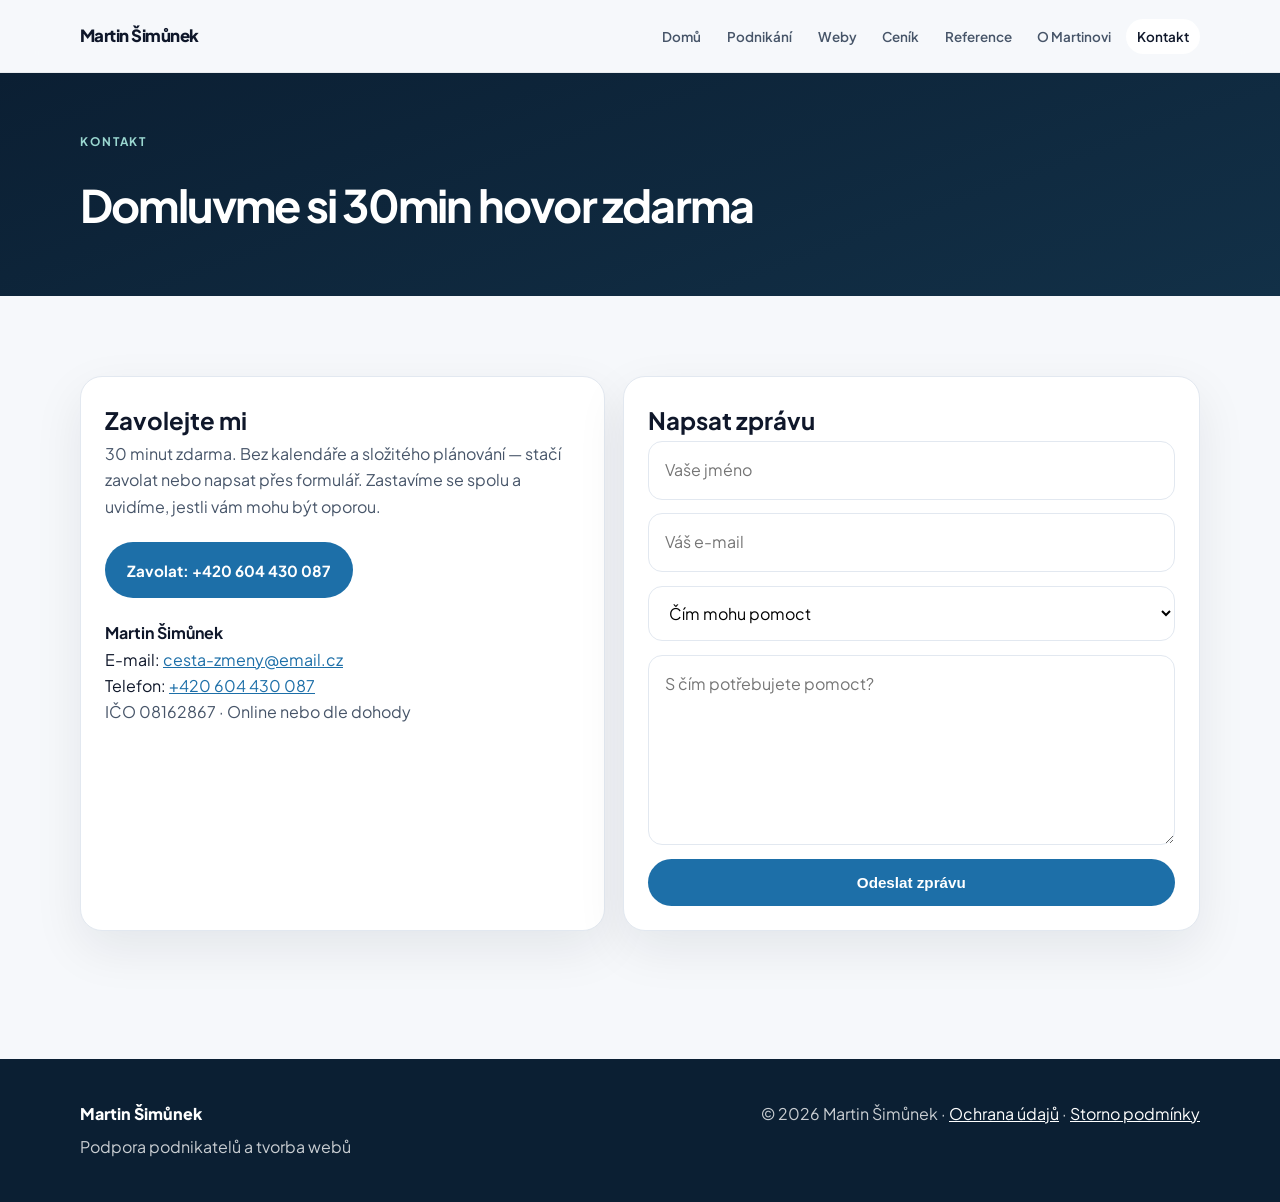
==== commit da84c4b8: "Dej obě služby stejnou váhu hned na úvodu. Hlavní stránka už nezačíná jen koučinkem. Podpora podnika" ====
--- a/kontakt.html
+++ b/kontakt.html
@@ -5,6 +5,14 @@
     <meta name="viewport" content="width=device-width, initial-scale=1.0">
     <title>Kontakt | Martin Šimůnek</title>
     <meta name="description" content="Domluvme si 30min hovor zdarma. Zavolejte Martinovi Šimůnkovi nebo napište přes formulář.">
+    <link rel="canonical" href="https://klidne-podnikani.cz/kontakt.html">
+    <meta property="og:type" content="website">
+    <meta property="og:locale" content="cs_CZ">
+    <meta property="og:site_name" content="Martin Šimůnek">
+    <meta property="og:url" content="https://klidne-podnikani.cz/kontakt.html">
+    <meta property="og:title" content="Kontakt | Martin Šimůnek">
+    <meta property="og:description" content="Domluvme si 30min hovor zdarma. Zavolejte Martinovi Šimůnkovi nebo napište přes formulář.">
+    <meta property="og:image" content="https://klidne-podnikani.cz/images/martin_headshot.jpg">
     <link rel="stylesheet" href="css/style.css">
 </head>
 <body>
@@ -15,8 +23,9 @@
             <label for="menu-checkbox" class="menu-icon" aria-label="Menu">☰</label>
             <ul>
                 <li><a href="index.html">Domů</a></li>
+                <li><a href="index.html#podnikani">Podnikání</a></li>
+                <li><a href="weby.html">Weby</a></li>
                 <li><a href="index.html#cenik">Ceník</a></li>
-                <li><a href="weby.html">Weby</a></li>
                 <li><a href="reference.html">Reference</a></li>
                 <li><a href="o-mne.html">O Martinovi</a></li>
                 <li><a href="kontakt.html">Kontakt</a></li>
@@ -61,7 +70,7 @@
         <div class="wrap footer-inner">
             <div>
                 <a class="footer-brand" href="index.html">Martin Šimůnek</a>
-                <p>Podpora a kouč pro klidné podnikání</p>
+                <p>Podpora podnikatelů a tvorba webů</p>
             </div>
             <p>© 2026 Martin Šimůnek · <a href="ochrana-udaju.html">Ochrana údajů</a> · <a href="storno.html">Storno podmínky</a></p>
         </div>
--- a/css/style.css
+++ b/css/style.css
@@ -191,6 +191,24 @@
     max-width: 18ch;
 }
 
+.hero-home {
+    padding: 3.4rem 0 4.2rem;
+}
+
+.hero-home h1 {
+    max-width: 14em;
+}
+
+.hero-choices {
+    display: none;
+    margin-top: 1.35rem;
+}
+
+.btn-web {
+    background: #9ad7d0;
+    color: var(--navy);
+}
+
 .hero .lead {
     font-size: 1.12rem;
     color: rgba(255, 255, 255, 0.86);
@@ -431,6 +449,10 @@
     background: linear-gradient(180deg, #f4f9fd 0%, #fff 42%);
 }
 
+.extra-card {
+    background: linear-gradient(180deg, var(--teal-soft) 0%, #fff 48%);
+}
+
 .badge {
     display: inline-flex;
     align-self: flex-start;
@@ -671,6 +693,182 @@
     text-decoration: underline;
 }
 
+.service-doors {
+    display: grid;
+    grid-template-columns: 1fr 1fr;
+    gap: 1.1rem;
+    margin-top: -2.6rem;
+    position: relative;
+    z-index: 2;
+}
+
+.service-door {
+    display: flex;
+    flex-direction: column;
+    min-height: 100%;
+    padding: 1.7rem 1.6rem 1.45rem;
+}
+
+.service-door h2 {
+    font-size: clamp(1.45rem, 2vw, 1.85rem);
+    letter-spacing: -0.03em;
+    line-height: 1.2;
+    margin-bottom: 0.45rem;
+}
+
+.service-door > p {
+    color: var(--muted);
+}
+
+.service-door ul {
+    margin: 0.85rem 0 0.4rem 1.05rem;
+    color: var(--muted);
+}
+
+.service-door li {
+    margin-bottom: 0.35rem;
+}
+
+.service-door-web {
+    background: linear-gradient(180deg, var(--teal-soft) 0%, #fff 46%);
+    border-color: rgba(15, 118, 110, 0.28);
+}
+
+.service-door .door-price {
+    margin-top: 1rem;
+    font-size: 1.85rem;
+    font-weight: 800;
+    letter-spacing: -0.04em;
+    color: var(--ink);
+    line-height: 1.15;
+}
+
+.door-price span {
+    font-size: 0.95rem;
+    font-weight: 600;
+    color: var(--muted);
+    letter-spacing: 0;
+}
+
+.door-rate {
+    color: var(--muted);
+    font-size: 0.92rem;
+    margin-top: 0.25rem;
+}
+
+.door-actions {
+    display: flex;
+    flex-wrap: wrap;
+    align-items: center;
+    gap: 0.85rem 1.1rem;
+    margin-top: auto;
+    padding-top: 1.15rem;
+}
+
+.door-more {
+    font-size: 0.9rem;
+    font-weight: 700;
+    text-decoration: none;
+}
+
+.service-door-web .door-more,
+.split-panel-web .door-more {
+    color: var(--teal);
+}
+
+.btn-teal {
+    background: var(--teal);
+    color: var(--white);
+}
+
+.btn-teal:hover {
+    background: #0c5f58;
+}
+
+.split-section {
+    padding-top: 4.2rem;
+}
+
+.split-services,
+.price-split,
+.price-stack {
+    display: grid;
+    gap: 1.1rem;
+}
+
+.split-services,
+.price-split {
+    grid-template-columns: 1fr 1fr;
+    align-items: start;
+}
+
+.split-panel {
+    display: flex;
+    flex-direction: column;
+    height: 100%;
+    padding: 1.7rem 1.6rem 1.45rem;
+}
+
+.split-panel h2 {
+    font-size: clamp(1.4rem, 2vw, 1.75rem);
+    letter-spacing: -0.03em;
+    line-height: 1.2;
+    margin-bottom: 0.55rem;
+}
+
+.split-panel-web {
+    background: linear-gradient(180deg, var(--teal-soft) 0%, #fff 42%);
+    border-color: rgba(15, 118, 110, 0.28);
+}
+
+.step-list {
+    list-style: none;
+    margin: 1.1rem 0 0;
+    counter-reset: step;
+}
+
+.step-list li {
+    position: relative;
+    padding: 0 0 0.95rem 2.6rem;
+}
+
+.step-list li::before {
+    counter-increment: step;
+    content: counter(step, decimal-leading-zero);
+    position: absolute;
+    left: 0;
+    top: 0.05rem;
+    width: 1.9rem;
+    height: 1.9rem;
+    border-radius: 10px;
+    display: grid;
+    place-items: center;
+    background: var(--blue-soft);
+    color: var(--blue);
+    font-weight: 800;
+    font-size: 0.75rem;
+}
+
+.split-panel-web .step-list li::before {
+    background: var(--teal-soft);
+    color: var(--teal);
+}
+
+.step-list strong {
+    display: block;
+    letter-spacing: -0.02em;
+    margin-bottom: 0.15rem;
+}
+
+.step-list span {
+    color: var(--muted);
+    font-size: 0.95rem;
+}
+
+.price-teal {
+    color: var(--teal);
+}
+
 .web-offer {
     background: linear-gradient(180deg, #f4f9fd 0%, #fff 55%);
     border-color: rgba(29, 111, 168, 0.22);
@@ -690,6 +888,71 @@
     color: var(--muted);
     margin: 0;
     max-width: 38rem;
+}
+
+.path-chooser {
+    display: grid;
+    grid-template-columns: 1fr 1fr;
+    gap: 1.1rem;
+    margin-bottom: 2.8rem;
+}
+
+.path-card {
+    text-decoration: none;
+    color: inherit;
+    display: flex;
+    flex-direction: column;
+    gap: 0.35rem;
+    padding: 1.7rem 1.6rem 1.5rem;
+    transition: transform 0.2s ease, border-color 0.2s ease;
+}
+
+.path-card:hover {
+    transform: translateY(-2px);
+    border-color: var(--blue);
+}
+
+.path-card h3 {
+    margin-bottom: 0.2rem;
+}
+
+.path-card-web {
+    background: linear-gradient(180deg, var(--teal-soft) 0%, #fff 48%);
+    border-color: rgba(15, 118, 110, 0.28);
+}
+
+.path-card-web:hover {
+    border-color: var(--teal);
+}
+
+.path-line {
+    margin: 0.15rem 0 0;
+}
+
+.path-more {
+    margin-top: 0.9rem;
+    font-size: 0.88rem;
+    font-weight: 700;
+    color: var(--blue);
+}
+
+.path-card-web .path-more {
+    color: var(--teal);
+}
+
+.offer-lane {
+    padding-top: 0.4rem;
+}
+
+.lane-head {
+    max-width: 40rem;
+    margin-bottom: 1.3rem;
+}
+
+.lane-head h3 {
+    letter-spacing: -0.03em;
+    font-size: 1.45rem;
+    margin-bottom: 0.45rem;
 }
 
 .form select {
@@ -825,7 +1088,11 @@
     .about-layout,
     .compare,
     .portfolio,
-    .web-offer {
+    .web-offer,
+    .path-chooser,
+    .service-doors,
+    .split-services,
+    .price-split {
         grid-template-columns: 1fr;
     }
 
@@ -837,6 +1104,14 @@
 
     .hero-portrait-wrap {
         order: -1;
+    }
+
+    .hero-choices {
+        display: flex;
+    }
+
+    .hero-home {
+        padding-bottom: 3.2rem;
     }
 
     .hero-portrait-crop {
